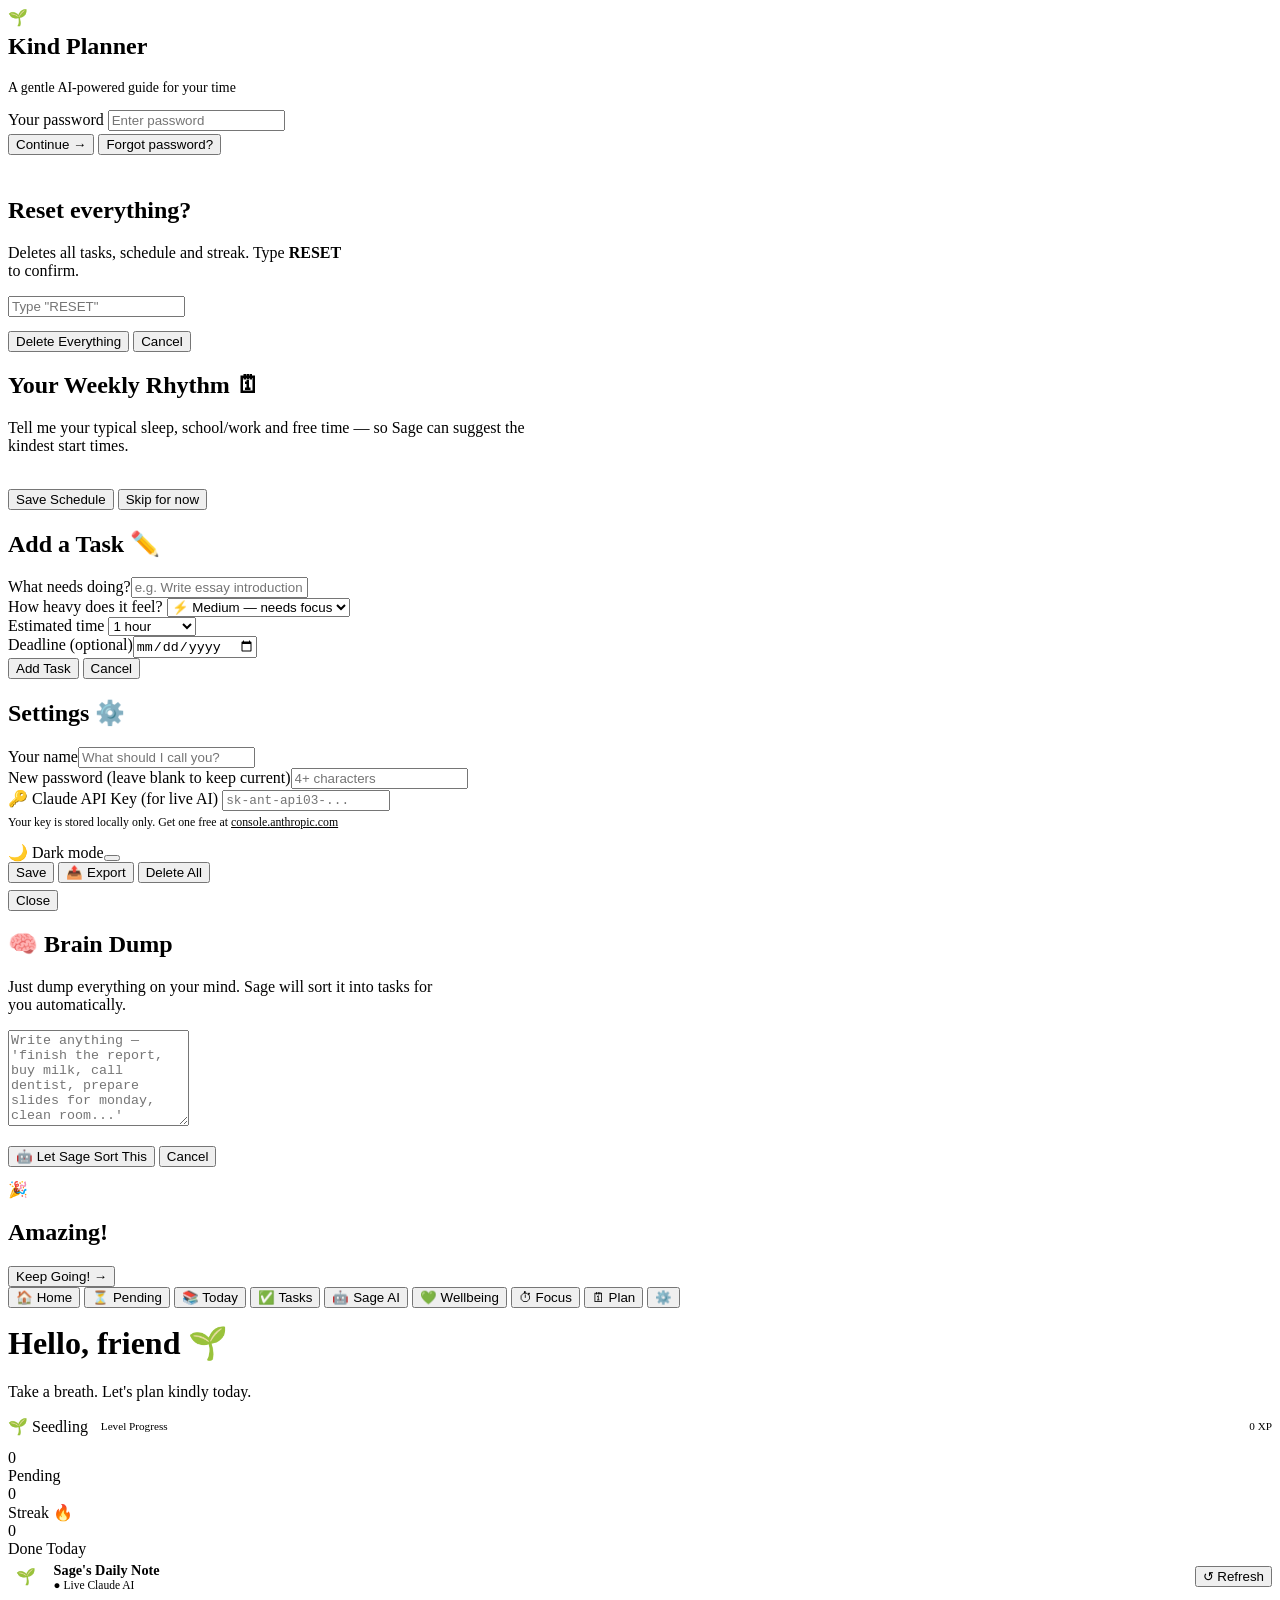
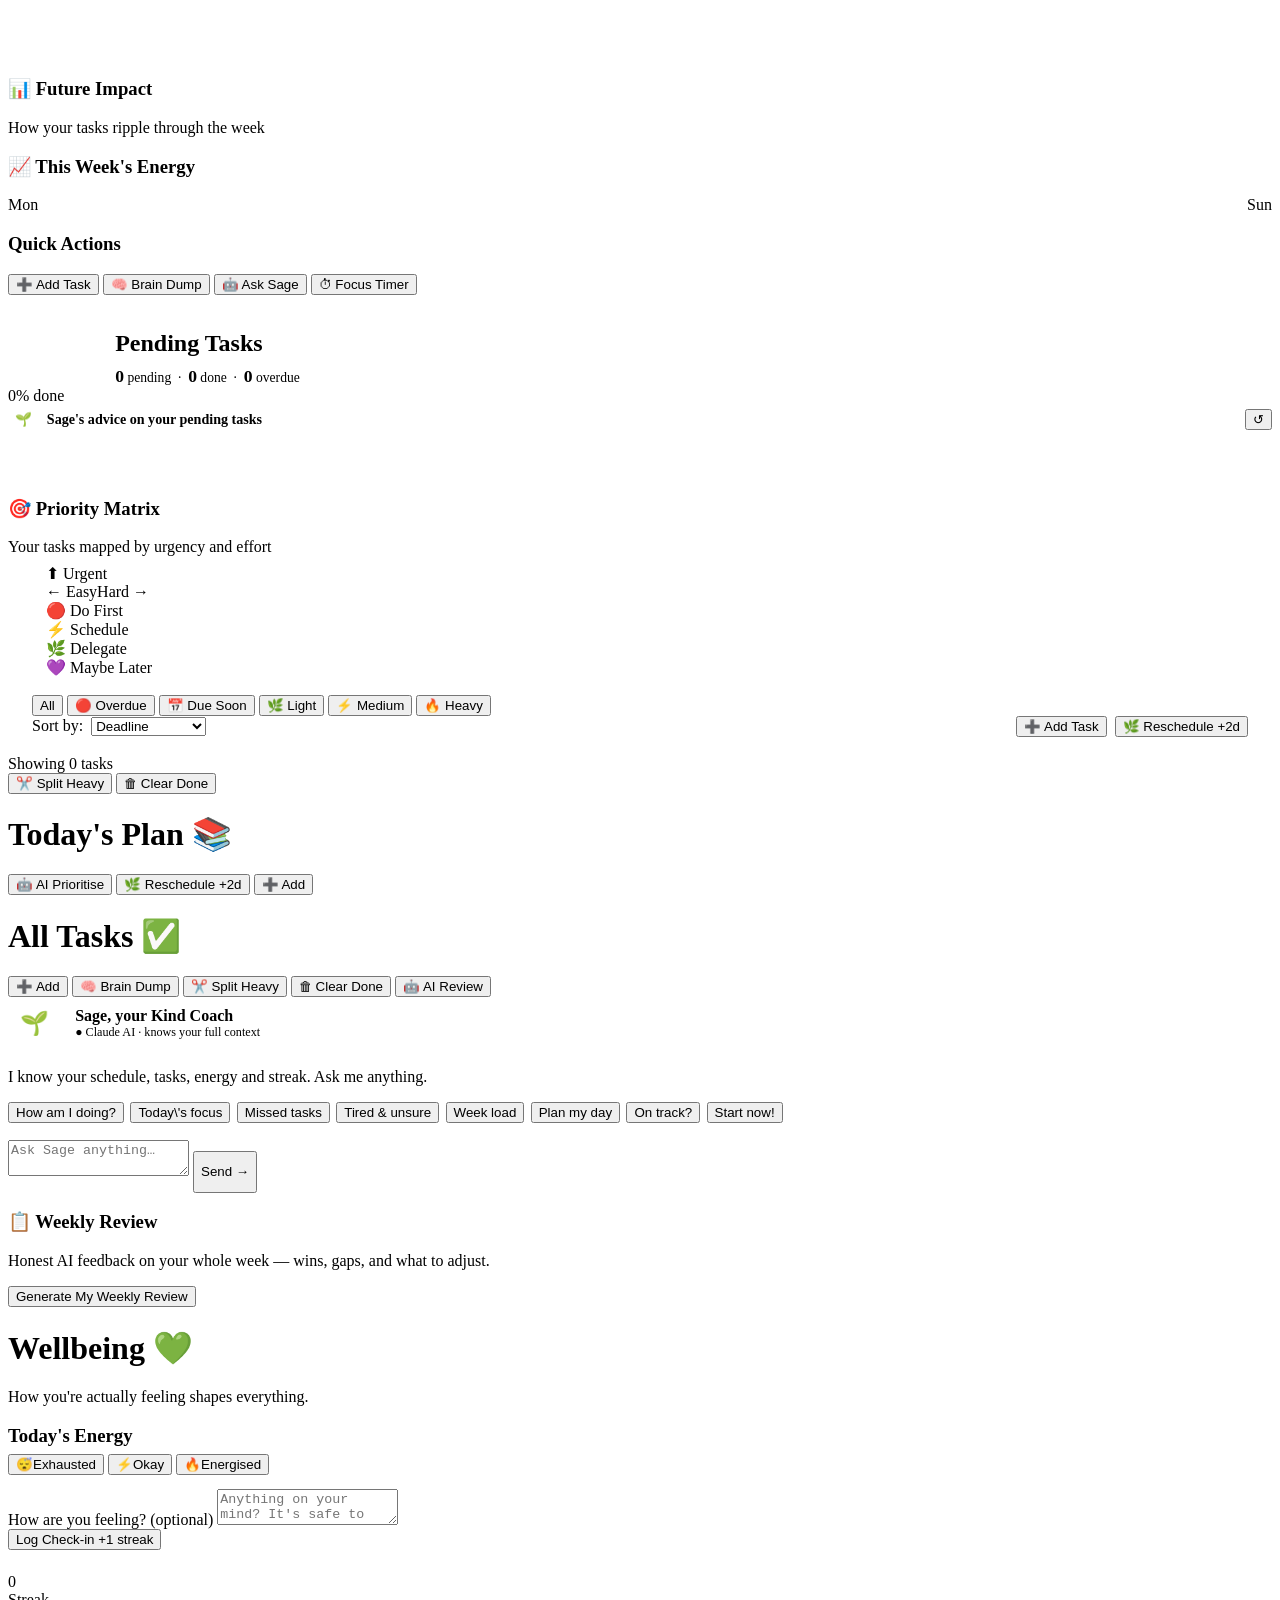
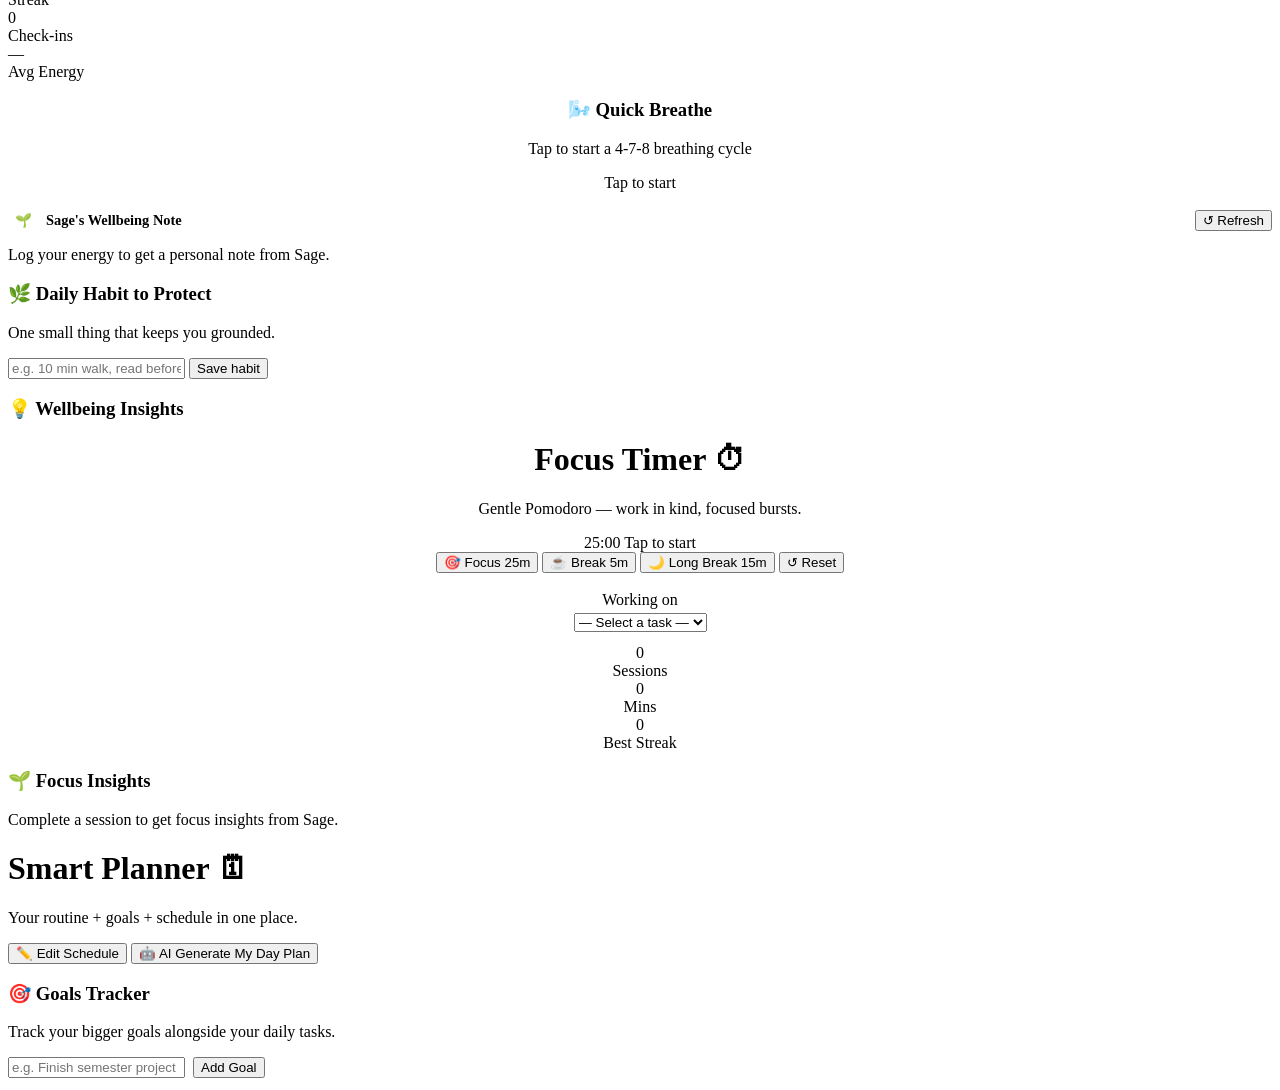
==== index.html @ b71de2db "Rename index final.html to index.html" ====
<!DOCTYPE html>
<html lang="en">
<head>
<meta charset="UTF-8">
<meta name="viewport" content="width=device-width, initial-scale=1.0">
<title>🌱 Kind Planner</title>
<link rel="preconnect" href="https://fonts.googleapis.com">
<link href="https://fonts.googleapis.com/css2?family=Fraunces:ital,opsz,wght@0,9..144,300;0,9..144,600;0,9..144,700;1,9..144,400&family=DM+Sans:wght@300;400;500;600&display=swap" rel="stylesheet">
  <link rel="stylesheet" href="styles.css">

</head>

<body>

<!-- ══ LOGIN ══ -->
<div id="loginScreen" class="ov">
  <div class="modal" style="max-width:24rem">
    <div class="lhero"><span class="lleaf">🌱</span>
      <h2 style="margin-top:.4rem">Kind Planner</h2>
      <p style="color:var(--ink-f);font-size:.87rem;margin-top:.2rem">A gentle AI-powered guide for your time</p>
    </div>
    <div class="fg"><label id="passLbl">Your password</label>
      <input type="password" id="loginPass" placeholder="Enter password" autocomplete="current-password"></div>
    <button class="btn bp bfull" onclick="doLogin()">Continue →</button>
    <button class="btn bg bfull" onclick="openReset()" style="margin-top:.2rem">Forgot password?</button>
    <div id="loginMsg" style="min-height:1rem;text-align:center;font-size:.82rem;color:var(--rose);margin-top:.35rem"></div>
  </div>
</div>

<!-- ══ RESET ══ -->
<div id="resetDlg" class="ov h">
  <div class="modal" style="max-width:21rem">
    <h2>Reset everything?</h2>
    <p class="sub">Deletes all tasks, schedule and streak. Type <strong>RESET</strong> to confirm.</p>
    <input id="resetIn" type="text" placeholder='Type "RESET"'>
    <div class="row" style="margin-top:.9rem">
      <button class="btn br" onclick="doReset()">Delete Everything</button>
      <button class="btn bg" onclick="closeDlg('resetDlg')">Cancel</button>
    </div>
  </div>
</div>

<!-- ══ SCHEDULE SETUP ══ -->
<div id="schedDlg" class="ov h">
  <div class="modal" style="max-width:35rem">
    <h2>Your Weekly Rhythm 🗓</h2>
    <p class="sub">Tell me your typical sleep, school/work and free time — so Sage can suggest the kindest start times.</p>
    <div id="schedDays" style="max-height:52vh;overflow-y:auto;padding-right:.2rem"></div>
    <div class="row" style="margin-top:1.1rem">
      <button class="btn bp" onclick="saveSchedule()">Save Schedule</button>
      <button class="btn bg" onclick="skipSchedule()">Skip for now</button>
    </div>
  </div>
</div>

<!-- ══ ADD TASK ══ -->
<div id="taskDlg" class="ov h">
  <div class="modal" style="max-width:25rem">
    <h2>Add a Task ✏️</h2>
    <div class="fg"><label>What needs doing?</label><input id="tName" placeholder="e.g. Write essay introduction"></div>
    <div class="fg"><label>How heavy does it feel?</label>
      <select id="tLevel">
        <option value="easy">🌿 Light — quick and easy</option>
        <option value="medium" selected>⚡ Medium — needs focus</option>
        <option value="hard">🔥 Heavy — drains energy</option>
      </select></div>
    <div class="fg"><label>Estimated time</label>
      <select id="tDur">
        <option value="0.5">30 minutes</option>
        <option value="1" selected>1 hour</option>
        <option value="1.5">1.5 hours</option>
        <option value="2">2 hours</option>
        <option value="3">3 hours</option>
      </select></div>
    <div class="fg"><label>Deadline (optional)</label><input id="tDate" type="date"></div>
    <div class="row">
      <button class="btn bp" onclick="addTask()">Add Task</button>
      <button class="btn bg" onclick="closeDlg('taskDlg')">Cancel</button>
    </div>
  </div>
</div>

<!-- ══ SETTINGS ══ -->
<div id="settingsDlg" class="ov h">
  <div class="modal">
    <h2>Settings ⚙️</h2>
    <div class="fg"><label>Your name</label><input id="sName" placeholder="What should I call you?"></div>
    <div class="fg"><label>New password (leave blank to keep current)</label><input id="sPass" type="password" placeholder="4+ characters"></div>
    <div class="dvd"></div>
    <!-- API Key Setup -->
    <div style="margin-bottom:.8rem">
      <label style="margin-bottom:.4rem">🔑 Claude API Key (for live AI)</label>
      <input type="password" id="sApiKey" placeholder="sk-ant-api03-..." autocomplete="off" style="font-family:monospace;font-size:.8rem">
      <p style="font-size:.74rem;color:var(--ink-f);margin-top:.3rem">Your key is stored locally only. Get one free at <a href="https://console.anthropic.com" target="_blank" style="color:var(--sage)">console.anthropic.com</a></p>
    </div>
    <div class="dvd"></div>
    <div class="tgl-row"><span class="tgl-lbl">🌙 Dark mode</span><button class="tgl" id="thTgl" onclick="toggleTheme()"></button></div>
    <div class="dvd"></div>
    <div class="row">
      <button class="btn bp" onclick="saveSettings()">Save</button>
      <button class="btn bg" onclick="exportData()">📤 Export</button>
      <button class="btn br" onclick="clearAll()">Delete All</button>
    </div>
    <button class="btn bg bfull" style="margin-top:.4rem" onclick="closeDlg('settingsDlg')">Close</button>
  </div>
</div>

<!-- ══ BRAIN DUMP MODAL ══ -->
<div id="brainDlg" class="ov h">
  <div class="modal" style="max-width:28rem">
    <h2>🧠 Brain Dump</h2>
    <p class="sub">Just dump everything on your mind. Sage will sort it into tasks for you automatically.</p>
    <textarea class="bdump-area" id="brainTxt" rows="6" placeholder="Write anything — 'finish the report, buy milk, call dentist, prepare slides for monday, clean room...'"></textarea>
    <div class="row" style="margin-top:1rem">
      <button class="btn bp" onclick="processBrainDump()">🤖 Let Sage Sort This</button>
      <button class="btn bg" onclick="closeDlg('brainDlg')">Cancel</button>
    </div>
    <div id="brainResult" style="margin-top:.8rem"></div>
  </div>
</div>

<!-- ══ CELEBRATION MODAL ══ -->
<div id="celDlg" class="ov h">
  <div class="modal" style="max-width:22rem">
    <div class="cel-modal">
      <span class="cel-emoji" id="celEmoji">🎉</span>
      <h2 id="celTitle">Amazing!</h2>
      <p id="celMsg" class="sub" style="margin-bottom:1.2rem"></p>
      <button class="btn bp" onclick="closeDlg('celDlg')">Keep Going! →</button>
    </div>
  </div>
</div>

<!-- ══ NAV ══ -->
<nav class="nav">
  <button class="nb on"  onclick="go(0)">🏠 Home</button>
  <button class="nb"     onclick="go(1)">⏳ Pending</button>
  <button class="nb"     onclick="go(2)">📚 Today</button>
  <button class="nb"     onclick="go(3)">✅ Tasks</button>
  <button class="nb"     onclick="go(4)">🤖 Sage AI</button>
  <button class="nb"     onclick="go(5)">💚 Wellbeing</button>
  <button class="nb"     onclick="go(6)">⏱ Focus</button>
  <button class="nb"     onclick="go(7)">🗓 Plan</button>
  <button class="nb"     onclick="openSettings()">⚙️</button>
</nav>

<!-- ══════════════════════════════════
     PAGE 0 — HOME
══════════════════════════════════ -->
<div id="page0" class="pg on">

  <!-- API Key Banner -->
  <div class="key-banner" id="keyBanner" style="display:none">
    <span class="kb-icon">🔑</span>
    <div class="kb-txt">
      <strong>Connect Claude AI for live coaching!</strong><br>
      Add your free API key to unlock personalized advice from Sage.
    </div>
    <div style="display:flex;gap:.4rem;flex:1;min-width:180px">
      <input class="key-inp" type="password" id="quickKeyIn" placeholder="sk-ant-api03-..." autocomplete="off" style="font-family:monospace">
      <button class="btn bp bsm" onclick="saveQuickKey()">Save</button>
    </div>
  </div>

  <div class="card">
    <p class="lbl" id="homeDateLbl"></p>
    <h1 style="margin-top:.3rem">Hello, <span id="homeName">friend</span> 🌱</h1>
    <p class="sub" id="homeGreet">Take a breath. Let's plan kindly today.</p>

    <!-- XP / Level -->
    <div style="display:flex;align-items:center;gap:.8rem;margin-bottom:.8rem">
      <span class="level-badge" id="levelBadge">🌱 Seedling</span>
      <div style="flex:1">
        <div style="display:flex;justify-content:space-between;font-size:.7rem;color:var(--ink-f);margin-bottom:2px">
          <span>Level Progress</span><span id="xpTxt">0 XP</span>
        </div>
        <div class="xp-bar-wrap"><div class="xp-bar" id="xpBar" style="width:0%"></div></div>
      </div>
    </div>

    <div class="stats">
      <div class="stat"><span class="stn" id="sPending">0</span><div class="stl">Pending</div></div>
      <div class="stat"><span class="stn" id="sStreak">0</span><div class="stl">Streak 🔥</div></div>
      <div class="stat"><span class="stn" id="sDone">0</span><div class="stl">Done Today</div></div>
    </div>
  </div>

  <!-- AI Daily Feedback -->
  <div class="card al-sage">
    <div style="display:flex;align-items:center;gap:.6rem;margin-bottom:.7rem">
      <div style="width:36px;height:36px;border-radius:50%;background:linear-gradient(135deg,var(--sage),var(--amber));display:flex;align-items:center;justify-content:center;font-size:1rem;animation:float 3s ease-in-out infinite;flex-shrink:0" class="ai-glow">🌱</div>
      <div><div style="font-weight:600;font-size:.89rem">Sage's Daily Note</div>
        <div style="font-size:.72rem;color:var(--sage);font-weight:500" id="aiStatusDot">● Live Claude AI</div></div>
      <button class="btn bg bxs" onclick="loadDailyFeedback()" style="margin-left:auto">↺ Refresh</button>
    </div>
    <div id="aiFeedTxt" class="ai-txt">
      <div class="shimmer" style="height:.85rem;margin-bottom:.42rem;width:88%"></div>
      <div class="shimmer" style="height:.85rem;margin-bottom:.42rem;width:73%"></div>
      <div class="shimmer" style="height:.85rem;width:58%"></div>
    </div>
  </div>

  <!-- Future Impact -->
  <div class="card al-amber">
    <h3>📊 Future Impact</h3>
    <p class="sub">How your tasks ripple through the week</p>
    <div id="impactBars"></div>
    <p id="impactMsg" style="font-size:.84rem;color:var(--ink-s);margin-top:.8rem;line-height:1.6"></p>
  </div>

  <!-- Weekly energy chart -->
  <div class="card">
    <h3>📈 This Week's Energy</h3>
    <div class="wk-chart" id="weekChart"></div>
    <div style="display:flex;justify-content:space-between;margin-top:.45rem">
      <span class="wk-dl">Mon</span><span class="wk-dl">Sun</span>
    </div>
  </div>

  <div class="card">
    <h3>Quick Actions</h3>
    <div class="row">
      <button class="btn bp" onclick="openDlg('taskDlg')">➕ Add Task</button>
      <button class="btn ba" onclick="openDlg('brainDlg')">🧠 Brain Dump</button>
      <button class="btn bl" onclick="go(4)">🤖 Ask Sage</button>
      <button class="btn bg" onclick="go(6)">⏱ Focus Timer</button>
    </div>
  </div>
</div>

<!-- ══════════════════════════════════
     PAGE 1 — PENDING
══════════════════════════════════ -->
<div id="page1" class="pg">
  <div class="card al-rose">
    <div style="display:flex;align-items:center;gap:1.2rem">
      <div class="arc-wrap">
        <svg viewBox="0 0 88 88" width="88" height="88">
          <circle cx="44" cy="44" r="36" fill="none" stroke="var(--w2)" stroke-width="7"/>
          <circle id="arcFill" cx="44" cy="44" r="36" fill="none" stroke="var(--sage)" stroke-width="7"
            stroke-linecap="round" stroke-dasharray="226.2" stroke-dashoffset="226.2"
            style="transition:stroke-dashoffset 1s cubic-bezier(.34,1.2,.64,1);transform:rotate(-90deg);transform-origin:center"/>
        </svg>
        <div class="arc-label">
          <span class="arc-num" id="arcNum">0%</span>
          <span class="arc-sub">done</span>
        </div>
      </div>
      <div style="flex:1">
        <h2 style="margin-bottom:.3rem">Pending Tasks</h2>
        <div style="font-size:.85rem;color:var(--ink-s);line-height:1.6">
          <span id="pndPendingCount" style="font-weight:600;color:var(--rose);font-family:var(--fd);font-size:1.1rem">0</span> pending &nbsp;·&nbsp;
          <span id="pndDoneCount" style="font-weight:600;color:var(--sage);font-family:var(--fd);font-size:1.1rem">0</span> done &nbsp;·&nbsp;
          <span id="pndOverdueCount" style="font-weight:600;color:var(--amber);font-family:var(--fd);font-size:1.1rem">0</span> overdue
        </div>
      </div>
    </div>
  </div>

  <div id="overdueBanner" style="display:none">
    <div class="overdue-banner">
      <span class="ob-icon">⚠️</span>
      <div class="ob-text" id="overdueText"></div>
    </div>
  </div>

  <div id="upcomingBanner" style="display:none">
    <div class="upcoming-banner" id="upcomingText"></div>
  </div>

  <!-- AI Pending Advice -->
  <div class="card al-sage" id="pndAICard">
    <div style="display:flex;align-items:center;gap:.55rem;margin-bottom:.65rem">
      <div style="width:30px;height:30px;border-radius:50%;background:linear-gradient(135deg,var(--sage),var(--amber));display:flex;align-items:center;justify-content:center;font-size:.85rem;animation:float 3s ease-in-out infinite">🌱</div>
      <strong style="font-size:.88rem">Sage's advice on your pending tasks</strong>
      <button class="btn bg bxs" onclick="loadPendingAdvice()" style="margin-left:auto">↺</button>
    </div>
    <div id="pndAITxt" class="ai-txt">
      <div class="shimmer" style="height:.85rem;margin-bottom:.4rem;width:82%"></div>
      <div class="shimmer" style="height:.85rem;width:64%"></div>
    </div>
  </div>

  <!-- Priority Matrix -->
  <div class="card">
    <h3>🎯 Priority Matrix</h3>
    <p class="sub" style="margin-bottom:.5rem">Your tasks mapped by urgency and effort</p>
    <div class="matrix-wrap" style="position:relative;padding-left:38px">
      <div class="matrix-y">⬆ Urgent</div>
      <div class="matrix-x"><span>← Easy</span><span>Hard →</span></div>
      <div class="matrix" id="priorityMatrix">
        <div class="mq q1"><span class="mq-lbl">🔴 Do First</span><div id="mq1"></div></div>
        <div class="mq q2"><span class="mq-lbl">⚡ Schedule</span><div id="mq2"></div></div>
        <div class="mq q3"><span class="mq-lbl">🌿 Delegate</span><div id="mq3"></div></div>
        <div class="mq q4"><span class="mq-lbl">💜 Maybe Later</span><div id="mq4"></div></div>
      </div>
    </div>
  </div>

  <!-- Filter + Sort -->
  <div class="card" style="padding:1.1rem 1.5rem">
    <div class="filter-bar" id="filterBar">
      <button class="fb-pill act" onclick="setFilter('all',this)">All</button>
      <button class="fb-pill" onclick="setFilter('overdue',this)">🔴 Overdue</button>
      <button class="fb-pill" onclick="setFilter('today',this)">📅 Due Soon</button>
      <button class="fb-pill" onclick="setFilter('easy',this)">🌿 Light</button>
      <button class="fb-pill" onclick="setFilter('medium',this)">⚡ Medium</button>
      <button class="fb-pill" onclick="setFilter('hard',this)">🔥 Heavy</button>
    </div>
    <div style="display:flex;align-items:center;gap:.5rem;flex-wrap:wrap">
      <span class="lbl">Sort by:</span>
      <select class="sort-sel" id="sortSel" onchange="renderPending()">
        <option value="deadline">Deadline</option>
        <option value="level">Difficulty</option>
        <option value="duration">Duration</option>
        <option value="added">Recently added</option>
      </select>
      <button class="btn bp bsm" onclick="openDlg('taskDlg')" style="margin-left:auto">➕ Add Task</button>
      <button class="btn bg bsm" onclick="rescheduleAll()">🌿 Reschedule +2d</button>
    </div>
  </div>

  <!-- Pending List -->
  <div class="card">
    <div class="pnd-hdr">
      <div class="pnd-count">Showing <span id="pndShowCount">0</span> tasks</div>
      <div class="row" style="margin:0;gap:.35rem">
        <button class="btn bg bxs" onclick="splitHeavy()">✂️ Split Heavy</button>
        <button class="btn br bxs" onclick="clearDone()">🗑 Clear Done</button>
      </div>
    </div>
    <div id="pendingList"></div>
  </div>
</div>

<!-- ══════════════════════════════════
     PAGE 2 — TODAY
══════════════════════════════════ -->
<div id="page2" class="pg">
  <div class="card">
    <h1>Today's Plan 📚</h1>
    <p class="sub" id="todayDateLbl"></p>
    <div class="row">
      <button class="btn bp bsm" onclick="aiPrioritise()">🤖 AI Prioritise</button>
      <button class="btn bg bsm" onclick="rescheduleAll()">🌿 Reschedule +2d</button>
      <button class="btn bg bsm" onclick="openDlg('taskDlg')">➕ Add</button>
    </div>
    <div id="todayList"></div>
  </div>
  <div class="card al-sage" id="kindNoteCard" style="display:none">
    <div style="display:flex;align-items:center;gap:.5rem;margin-bottom:.55rem">
      <span style="font-size:1.05rem">💬</span>
      <strong style="font-size:.9rem">A kind note from Sage</strong>
    </div>
    <div id="kindNoteTxt" class="ai-txt"></div>
  </div>
</div>

<!-- ══════════════════════════════════
     PAGE 3 — ALL TASKS
══════════════════════════════════ -->
<div id="page3" class="pg">
  <div class="card">
    <h1>All Tasks ✅</h1>
    <div class="row">
      <button class="btn bp bsm" onclick="openDlg('taskDlg')">➕ Add</button>
      <button class="btn bg bsm" onclick="openDlg('brainDlg')">🧠 Brain Dump</button>
      <button class="btn bg bsm" onclick="splitHeavy()">✂️ Split Heavy</button>
      <button class="btn bg bsm" onclick="clearDone()">🗑 Clear Done</button>
      <button class="btn ba bsm" onclick="aiAnalyseTasks()">🤖 AI Review</button>
    </div>
    <div id="taskList"></div>
  </div>
  <div class="card al-amber" id="aiRevCard" style="display:none">
    <div style="display:flex;align-items:center;gap:.5rem;margin-bottom:.55rem">
      <span>🤖</span><strong>Sage's Task Review</strong>
    </div>
    <div id="aiRevTxt" class="ai-txt"></div>
  </div>
</div>

<!-- ══════════════════════════════════
     PAGE 4 — SAGE AI
══════════════════════════════════ -->
<div id="page4" class="pg">
  <div class="card">
    <div style="display:flex;align-items:center;gap:.95rem;margin-bottom:1.15rem">
      <div style="width:52px;height:52px;border-radius:50%;background:linear-gradient(135deg,var(--sage),var(--amber));
        display:flex;align-items:center;justify-content:center;font-size:1.45rem;animation:float 3s ease-in-out infinite;flex-shrink:0" class="ai-glow">🌱</div>
      <div>
        <div style="font-family:var(--fd);font-size:1rem;font-weight:600">Sage, your Kind Coach</div>
        <div style="font-size:.76rem;color:var(--sage);font-weight:500" id="chatStatusDot">● Claude AI · knows your full context</div>
      </div>
    </div>
    <p class="sub">I know your schedule, tasks, energy and streak. Ask me anything.</p>
    <div style="display:flex;flex-wrap:wrap;gap:.4rem;margin-bottom:1.1rem">
      <button class="qp" onclick="qa('How am I doing overall? Be honest but kind.')">How am I doing?</button>
      <button class="qp" onclick="qa('What should I focus on today?')">Today\'s focus</button>
      <button class="qp" onclick="qa('I didn\'t finish tasks yesterday. What now?')">Missed tasks</button>
      <button class="qp" onclick="qa('I feel tired. Should I work or rest?')">Tired & unsure</button>
      <button class="qp" onclick="qa('Analyse my week load. Will it be stressful?')">Week load</button>
      <button class="qp" onclick="qa('Give me a realistic plan for today.')">Plan my day</button>
      <button class="qp" onclick="qa('Am I on track for my deadlines?')">On track?</button>
      <button class="qp" onclick="qa('What task should I start RIGHT NOW and why?')">Start now!</button>
    </div>
    <div class="bw" id="chatMsgs"></div>
    <div class="ci-row">
      <textarea id="chatIn" placeholder="Ask Sage anything…" rows="2" onkeydown="
        if(event.key==='Enter'&&!event.shiftKey){event.preventDefault();sendMsg()}"></textarea>
      <button class="btn bp" onclick="sendMsg()" style="height:42px;white-space:nowrap;flex-shrink:0">Send →</button>
    </div>
  </div>

  <!-- Weekly Review -->
  <div class="card al-lav">
    <h3>📋 Weekly Review</h3>
    <p class="sub">Honest AI feedback on your whole week — wins, gaps, and what to adjust.</p>
    <button class="btn bl" onclick="weeklyReview()">Generate My Weekly Review</button>
    <div id="wkRevTxt" style="margin-top:.7rem"></div>
  </div>
</div>

<!-- ══════════════════════════════════
     PAGE 5 — WELLBEING
══════════════════════════════════ -->
<div id="page5" class="pg">
  <div class="card">
    <h1>Wellbeing 💚</h1>
    <p class="sub">How you're actually feeling shapes everything.</p>
    <h3 style="margin-bottom:.45rem">Today's Energy</h3>
    <div class="mood-row">
      <button class="mb" onclick="setMood('low')" id="m-low">😴<span>Exhausted</span></button>
      <button class="mb" onclick="setMood('medium')" id="m-medium">⚡<span>Okay</span></button>
      <button class="mb" onclick="setMood('high')" id="m-high">🔥<span>Energised</span></button>
    </div>
    <div class="fg" style="margin-top:.9rem">
      <label>How are you feeling? (optional)</label>
      <textarea id="wbNote" rows="2" placeholder="Anything on your mind? It's safe to write here…"></textarea>
    </div>
    <button class="btn bp" onclick="logWellbeing()">Log Check-in  +1 streak</button>
    <div class="stats" style="margin-top:1.4rem">
      <div class="stat"><span class="stn" id="wStr">0</span><div class="stl">Streak</div></div>
      <div class="stat"><span class="stn" id="wLogs">0</span><div class="stl">Check-ins</div></div>
      <div class="stat"><span class="stn" id="wAvg">—</span><div class="stl">Avg Energy</div></div>
    </div>
  </div>

  <!-- Breathe Widget -->
  <div class="card" style="text-align:center">
    <h3>🌬️ Quick Breathe</h3>
    <p class="sub">Tap to start a 4-7-8 breathing cycle</p>
    <div class="breathe-circle" id="breatheCircle" onclick="startBreathe()">Tap to start</div>
    <p id="breatheLabel" style="color:var(--ink-f);font-size:.82rem;margin-top:.4rem"></p>
  </div>

  <!-- AI Wellbeing Feedback -->
  <div class="card al-sage">
    <div style="display:flex;align-items:center;gap:.5rem;margin-bottom:.7rem">
      <div style="width:30px;height:30px;border-radius:50%;background:linear-gradient(135deg,var(--sage),var(--amber));
        display:flex;align-items:center;justify-content:center;font-size:.85rem">🌱</div>
      <strong style="font-size:.9rem">Sage's Wellbeing Note</strong>
      <button class="btn bg bxs" onclick="loadWbNote()" style="margin-left:auto">↺ Refresh</button>
    </div>
    <div id="wbFeedTxt" class="ai-txt">Log your energy to get a personal note from Sage.</div>
  </div>

  <!-- Habit -->
  <div class="card">
    <h3>🌿 Daily Habit to Protect</h3>
    <p class="sub">One small thing that keeps you grounded.</p>
    <input id="habitIn" placeholder="e.g. 10 min walk, read before bed">
    <button class="btn bg bsm" onclick="saveHabit()">Save habit</button>
  </div>

  <!-- Insights -->
  <div class="card">
    <h3>💡 Wellbeing Insights</h3>
    <div id="wbInsights"></div>
  </div>
</div>

<!-- ══════════════════════════════════
     PAGE 6 — FOCUS TIMER
══════════════════════════════════ -->
<div id="page6" class="pg">
  <div class="card" style="text-align:center">
    <h1>Focus Timer ⏱</h1>
    <p class="sub">Gentle Pomodoro — work in kind, focused bursts.</p>
    <div class="t-ring" id="tRing" onclick="toggleTimer()">
      <div class="t-in">
        <span class="t-num" id="tNum">25:00</span>
        <span class="t-lbl" id="tLbl">Tap to start</span>
      </div>
    </div>
    <div class="row" style="justify-content:center;margin-bottom:1.15rem">
      <button class="btn bp bsm" onclick="setMode('work')">🎯 Focus 25m</button>
      <button class="btn ba bsm" onclick="setMode('break')">☕ Break 5m</button>
      <button class="btn bg bsm" onclick="setMode('long')">🌙 Long Break 15m</button>
      <button class="btn bg bsm" onclick="resetTimer()">↺ Reset</button>
    </div>
    <div style="margin-bottom:.7rem">
      <p class="lbl" style="margin-bottom:.28rem">Working on</p>
      <select id="tTaskSel" style="max-width:300px;margin:0 auto">
        <option value="">— Select a task —</option>
      </select>
    </div>
    <div class="stats" style="max-width:280px;margin:0 auto">
      <div class="stat"><span class="stn" id="fSess">0</span><div class="stl">Sessions</div></div>
      <div class="stat"><span class="stn" id="fMins">0</span><div class="stl">Mins</div></div>
      <div class="stat"><span class="stn" id="fBest">0</span><div class="stl">Best Streak</div></div>
    </div>
  </div>
  <div class="card al-sage">
    <h3>🌱 Focus Insights</h3>
    <div id="timerIns" class="ai-txt">Complete a session to get focus insights from Sage.</div>
  </div>
</div>

<!-- ══════════════════════════════════
     PAGE 7 — SMART PLANNER
══════════════════════════════════ -->
<div id="page7" class="pg">
  <div class="card">
    <h1>Smart Planner 🗓</h1>
    <p class="sub">Your routine + goals + schedule in one place.</p>
    <div class="row">
      <button class="btn bg bsm" onclick="openDlg('schedDlg');renderSchedForm()">✏️ Edit Schedule</button>
      <button class="btn bp bsm" onclick="aiGeneratePlan()">🤖 AI Generate My Day Plan</button>
    </div>
    <div id="schedView"></div>
  </div>

  <!-- Goals Tracker -->
  <div class="card al-lav">
    <h3>🎯 Goals Tracker</h3>
    <p class="sub">Track your bigger goals alongside your daily tasks.</p>
    <div style="display:flex;gap:.5rem;margin-bottom:.8rem">
      <input id="goalIn" placeholder="e.g. Finish semester project" style="margin:0">
      <button class="btn bp bsm" onclick="addGoal()" style="white-space:nowrap">Add Goal</button>
    </div>
    <div id="goalsList"></div>
  </div>

  <!-- AI Day Plan Output -->
  <div class="card al-amber" id="dayPlanCard" style="display:none">
    <div style="display:flex;align-items:center;gap:.5rem;margin-bottom:.7rem">
      <span>🤖</span><strong>Sage's Day Plan for You</strong>
    </div>
    <div id="dayPlanTxt" class="ai-txt"></div>
  </div>
</div>
  <script src="script.js"></script>
</body>
</html>
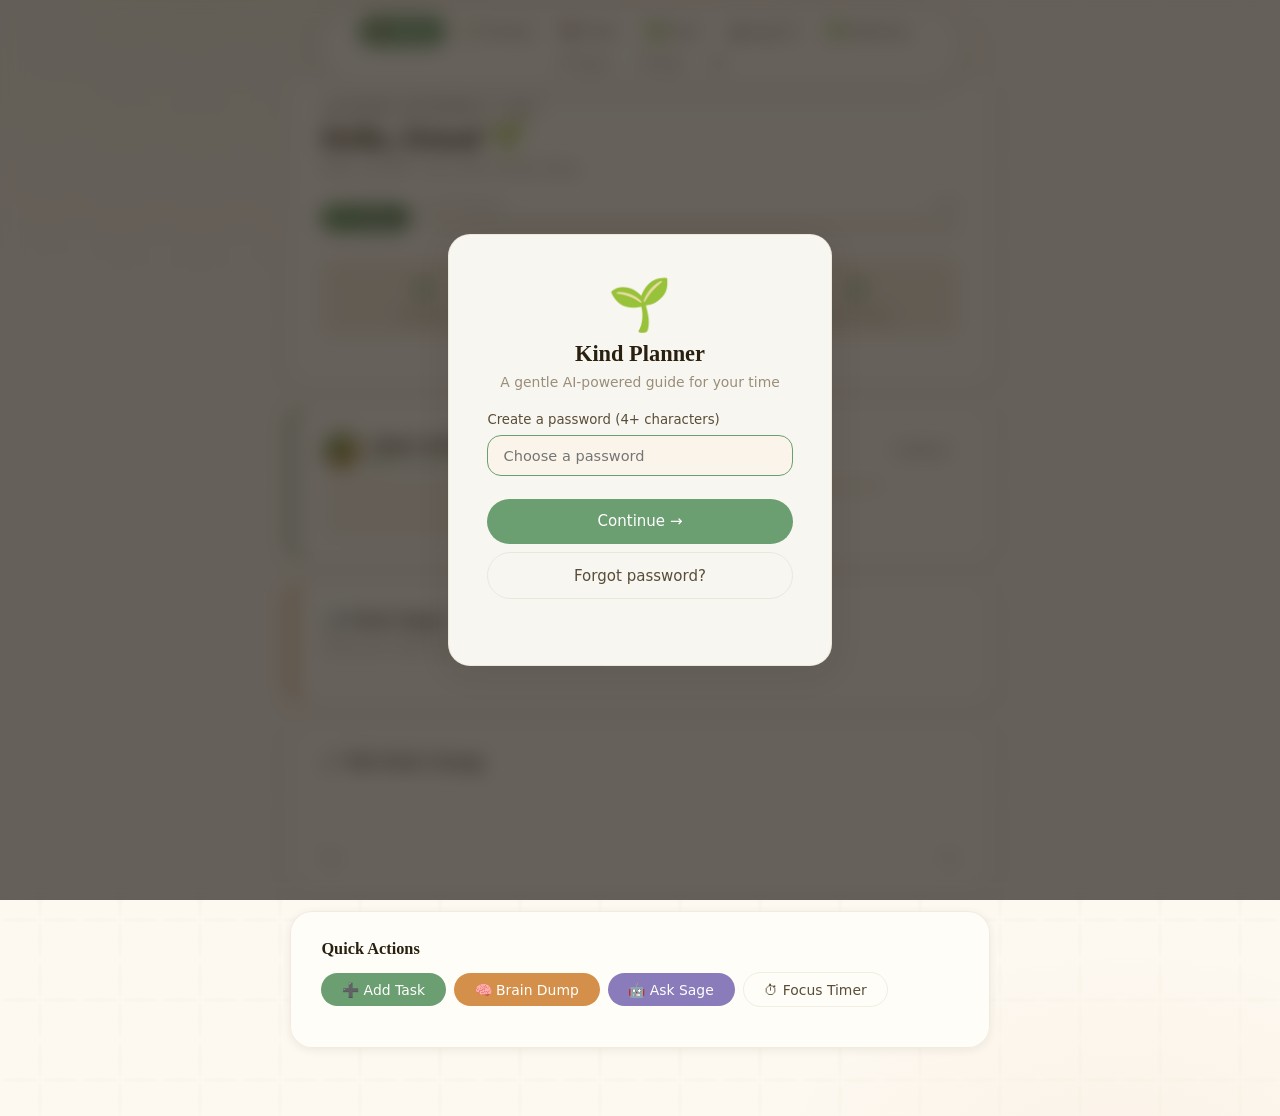
==== commit d958b283: "Update index.html" ====
--- a/index.html
+++ b/index.html
@@ -10,6 +10,7 @@
 
 </head>
 
+  <link rel="manifest" href="manifest.json">
 <body>
 
 <!-- ══ LOGIN ══ -->
@@ -99,6 +100,8 @@
     <div class="row">
       <button class="btn bp" onclick="saveSettings()">Save</button>
       <button class="btn bg" onclick="exportData()">📤 Export</button>
+      <label for="importFile" class="btn bg" style="cursor:pointer; display:inline-flex; align-items:center;">📥 Import</label>
+  <input type="file" id="importFile" accept=".json" onchange="importData(event)" style="display:none;">
       <button class="btn br" onclick="clearAll()">Delete All</button>
     </div>
     <button class="btn bg bfull" style="margin-top:.4rem" onclick="closeDlg('settingsDlg')">Close</button>
--- a/styles.css
+++ b/styles.css
@@ -0,0 +1,306 @@
+
+:root {
+  --sage:#6b9e70;--sage-l:#9dc4a0;--sage-d:#4a7550;
+  --sage-ghost:rgba(107,158,112,0.11);
+  --amber:#d4904a;--amber-l:#f0b87a;
+  --amber-ghost:rgba(212,144,74,0.11);
+  --rose:#c97070;--rose-l:#e4a0a0;
+  --rose-ghost:rgba(201,112,112,0.11);
+  --lav:#8a7bba;--lav-ghost:rgba(138,123,186,0.11);
+  --cream:#fdf8f0;--w0:#faf4ea;--w1:#f5ede0;--w2:#ede3d4;
+  --ink:#2a2010;--ink-s:#5a4d38;--ink-f:#9a8e7a;
+  --card:rgba(255,253,247,0.96);
+  --bdr:rgba(180,160,120,0.18);
+  --sh:0 6px 32px rgba(42,32,16,.10);
+  --sh-s:0 2px 10px rgba(42,32,16,.07);
+  --r:22px;--rs:14px;
+  --fd:'Fraunces',Georgia,serif;--fb:'DM Sans',system-ui,sans-serif;
+  --dur:0.27s;
+}
+[data-theme="dark"]{
+  --cream:#181210;--w0:#201812;--w1:#2a2018;--w2:#332820;
+  --card:rgba(32,24,18,.96);
+  --ink:#f0e8d8;--ink-s:#c0a880;--ink-f:#7a6a54;
+  --bdr:rgba(160,130,90,.15);
+  --sh:0 6px 32px rgba(0,0,0,.35);
+}
+*,*::before,*::after{box-sizing:border-box;margin:0;padding:0}
+body{
+  font-family:var(--fb);background:var(--cream);color:var(--ink);
+  min-height:100vh;padding:74px 1rem 3rem;
+  transition:background var(--dur),color var(--dur);
+  background-image:
+    radial-gradient(ellipse 80% 55% at 15% -5%,rgba(107,158,112,.07) 0%,transparent 55%),
+    radial-gradient(ellipse 55% 40% at 88% 105%,rgba(212,144,74,.055) 0%,transparent 50%),
+    url("data:image/svg+xml,%3Csvg width='80' height='80' viewBox='0 0 80 80' xmlns='http://www.w3.org/2000/svg'%3E%3Cg fill='%23c8b090' fill-opacity='0.032'%3E%3Cpath d='M40 0 Q45 20 40 40 Q35 20 40 0Z M0 40 Q20 35 40 40 Q20 45 0 40Z M80 40 Q60 35 40 40 Q60 45 80 40Z M40 80 Q45 60 40 40 Q35 60 40 80Z'/%3E%3C/g%3E%3C/svg%3E");
+}
+@keyframes fadeIn{from{opacity:0}to{opacity:1}}
+@keyframes slideUp{from{transform:translateY(22px);opacity:0}to{transform:translateY(0);opacity:1}}
+@keyframes pop{0%{transform:scale(.86);opacity:0}65%{transform:scale(1.04)}100%{transform:scale(1);opacity:1}}
+@keyframes pulse{0%,100%{opacity:1}50%{opacity:.38}}
+@keyframes shimmer{0%{background-position:200% 0}100%{background-position:-200% 0}}
+@keyframes confetti{0%{transform:translateY(0) rotate(0);opacity:1}100%{transform:translateY(90px) rotate(360deg);opacity:0}}
+@keyframes float{0%,100%{transform:translateY(0)}50%{transform:translateY(-6px)}}
+@keyframes timerPulse{0%,100%{box-shadow:0 0 0 0 rgba(107,158,112,.28)}50%{box-shadow:0 0 0 14px rgba(107,158,112,0)}}
+@keyframes checkPop{0%{transform:scale(0)}70%{transform:scale(1.25)}100%{transform:scale(1)}}
+@keyframes slideIn{from{transform:translateX(-16px);opacity:0}to{transform:translateX(0);opacity:1}}
+@keyframes typewriter{from{width:0}to{width:100%}}
+@keyframes glow{0%,100%{box-shadow:0 0 8px rgba(107,158,112,.3)}50%{box-shadow:0 0 22px rgba(107,158,112,.65)}}
+@keyframes spin{from{transform:rotate(0deg)}to{transform:rotate(360deg)}}
+@keyframes breathe{0%,100%{transform:scale(1)}50%{transform:scale(1.04)}}
+
+.ov{position:fixed;inset:0;background:rgba(20,14,8,.65);backdrop-filter:blur(10px);display:flex;align-items:center;justify-content:center;z-index:9000;animation:fadeIn .25s ease}
+.ov.h{display:none}
+.modal{background:var(--card);border-radius:var(--r);padding:2.4rem;max-width:30rem;width:93%;max-height:92vh;overflow-y:auto;box-shadow:var(--sh);border:1px solid var(--bdr);animation:pop .38s cubic-bezier(.34,1.4,.64,1)}
+.modal::-webkit-scrollbar{width:4px}
+.modal::-webkit-scrollbar-thumb{background:var(--sage-l);border-radius:2px}
+
+.nav{position:fixed;top:10px;left:50%;transform:translateX(-50%);z-index:8500;display:flex;gap:3px;background:var(--card);backdrop-filter:blur(24px);padding:6px;border-radius:60px;box-shadow:var(--sh);border:1px solid var(--bdr);max-width:97vw;flex-wrap:wrap;justify-content:center}
+.nb{padding:7px 13px;background:transparent;border:none;border-radius:50px;cursor:pointer;font-family:var(--fb);font-size:.79rem;font-weight:500;color:var(--ink-s);transition:all var(--dur);white-space:nowrap;position:relative}
+.nb:hover{background:var(--w1);color:var(--ink)}
+.nb.on{background:var(--sage);color:#fff;font-weight:600}
+.nb .bdg{position:absolute;top:2px;right:2px;background:var(--rose);color:#fff;font-size:.58rem;font-weight:700;padding:1px 4px;border-radius:50px;min-width:14px;text-align:center;line-height:1.3}
+
+.pg{display:none;max-width:700px;margin:0 auto}
+.pg.on{display:block;animation:slideUp .3s ease}
+
+.card{background:var(--card);border-radius:var(--r);padding:1.7rem 1.9rem;margin-bottom:1.2rem;box-shadow:var(--sh-s);border:1px solid var(--bdr);transition:box-shadow var(--dur)}
+.card:hover{box-shadow:var(--sh)}
+.al-sage{border-left:4px solid var(--sage)}
+.al-amber{border-left:4px solid var(--amber)}
+.al-rose{border-left:4px solid var(--rose)}
+.al-lav{border-left:4px solid var(--lav)}
+
+h1{font-family:var(--fd);font-size:1.85rem;font-weight:600;line-height:1.15;margin-bottom:.2rem}
+h2{font-family:var(--fd);font-size:1.4rem;font-weight:600;margin-bottom:.4rem}
+h3{font-family:var(--fd);font-size:1.02rem;font-weight:600;margin-bottom:.4rem}
+.sub{color:var(--ink-f);font-size:.86rem;margin-bottom:1.2rem;line-height:1.55}
+.lbl{font-size:.72rem;font-weight:600;text-transform:uppercase;letter-spacing:.06em;color:var(--ink-f)}
+
+button{font-family:var(--fb);cursor:pointer;border:none;transition:all var(--dur)}
+button:hover{transform:translateY(-1px)}
+button:active{transform:translateY(0) scale(.98)}
+.btn{padding:.55rem 1.3rem;border-radius:50px;font-size:.87rem;font-weight:500}
+.bp{background:var(--sage);color:#fff}.bp:hover{background:var(--sage-d)}
+.ba{background:var(--amber);color:#fff}.ba:hover{background:#b8782a}
+.br{background:var(--rose);color:#fff}.br:hover{background:#a85050}
+.bg{background:transparent;color:var(--ink-s);border:1.5px solid var(--bdr)}.bg:hover{background:var(--w1);color:var(--ink)}
+.bl{background:var(--lav);color:#fff}.bl:hover{background:#6a5aaa}
+.bfull{width:100%;padding:.85rem;font-size:.94rem;margin:.32rem 0}
+.bsm{padding:.3rem .85rem;font-size:.78rem}
+.bxs{padding:.18rem .58rem;font-size:.7rem}
+.row{display:flex;gap:.5rem;flex-wrap:wrap;margin:.8rem 0;align-items:center}
+
+input,select,textarea{width:100%;padding:.68rem .95rem;background:var(--w1);border:1.5px solid transparent;border-radius:var(--rs);font-family:var(--fb);font-size:.91rem;color:var(--ink);margin:.32rem 0;transition:border-color .2s,background .2s}
+input:focus,select:focus,textarea:focus{outline:none;border-color:var(--sage);background:var(--w0)}
+label{font-size:.83rem;font-weight:500;color:var(--ink-s);display:block;margin-bottom:.18rem}
+.fg{margin:.8rem 0}
+
+.stats{display:grid;grid-template-columns:repeat(3,1fr);gap:.8rem;margin:1.2rem 0}
+.stat{background:var(--w1);border-radius:var(--rs);padding:1rem;text-align:center;transition:transform var(--dur)}
+.stat:hover{transform:translateY(-2px)}
+.stn{font-family:var(--fd);font-size:1.85rem;font-weight:700;color:var(--sage);display:block}
+.stl{font-size:.72rem;color:var(--ink-f);margin-top:.12rem}
+
+.ti{display:flex;align-items:flex-start;gap:.85rem;padding:.9rem 1.1rem;background:var(--w1);border-radius:var(--rs);margin:.48rem 0;border-left:3px solid transparent;transition:all var(--dur);position:relative;overflow:hidden}
+.ti:hover{transform:translateX(3px);box-shadow:var(--sh-s)}
+.ti.easy{border-left-color:var(--sage-l)}
+.ti.medium{border-left-color:var(--amber)}
+.ti.hard{border-left-color:var(--rose)}
+.ti.done{opacity:.42}
+.ti.done .tin{text-decoration:line-through}
+.tck{width:20px;height:20px;border-radius:50%;flex-shrink:0;margin-top:3px;border:2px solid var(--sage-l);background:transparent;padding:0;cursor:pointer;transition:all .2s;display:flex;align-items:center;justify-content:center}
+.tck.on{background:var(--sage);border-color:var(--sage);animation:checkPop .25s ease}
+.tck.on::after{content:'✓';color:#fff;font-size:.62rem;font-weight:700}
+.tinf{flex:1;min-width:0}
+.tin{font-weight:500;font-size:.9rem;line-height:1.35}
+.tmt{font-size:.76rem;color:var(--ink-f);margin-top:.16rem}
+.tacts{display:flex;gap:.28rem;flex-shrink:0}
+
+.pnd-section{margin-top:1.1rem}
+.pnd-hdr{display:flex;align-items:center;justify-content:space-between;margin-bottom:.65rem}
+.pnd-count{font-family:var(--fd);font-size:1rem;font-weight:600;color:var(--ink)}
+.pnd-count span{color:var(--rose);font-size:1.15rem}
+.pnd-empty{text-align:center;padding:2.5rem;color:var(--ink-f)}
+.pnd-empty .pe-icon{font-size:2.2rem;display:block;margin-bottom:.6rem}
+.pnd-empty p{font-family:var(--fd);font-size:.97rem}
+
+.overdue-banner{background:var(--rose-ghost);border:1px solid rgba(201,112,112,.22);border-radius:var(--rs);padding:1rem 1.1rem;margin-bottom:.9rem;display:flex;gap:.75rem;align-items:flex-start}
+.ob-icon{font-size:1.15rem;flex-shrink:0;margin-top:1px}
+.ob-text{font-size:.85rem;line-height:1.6;color:var(--ink)}
+.ob-text strong{color:var(--rose)}
+
+.upcoming-banner{background:var(--amber-ghost);border:1px solid rgba(212,144,74,.22);border-radius:var(--rs);padding:.9rem 1.1rem;margin-bottom:.9rem;font-size:.84rem;color:var(--ink);line-height:1.6}
+.upcoming-banner strong{color:var(--amber)}
+
+.filter-bar{display:flex;gap:.4rem;flex-wrap:wrap;margin-bottom:.85rem}
+.fb-pill{padding:.28rem .75rem;background:var(--w1);border:1.5px solid var(--bdr);border-radius:50px;font-size:.76rem;font-weight:500;color:var(--ink-s);cursor:pointer;transition:all var(--dur)}
+.fb-pill:hover{border-color:var(--sage-l);color:var(--ink)}
+.fb-pill.act{background:var(--sage-ghost);border-color:var(--sage);color:var(--sage-d);font-weight:600}
+
+.sort-sel{padding:.28rem .75rem;background:var(--w1);border:1.5px solid var(--bdr);border-radius:50px;font-size:.76rem;color:var(--ink-s);cursor:pointer;width:auto;margin:0}
+
+.st-tag{display:inline-flex;align-items:center;gap:.28rem;background:var(--amber-ghost);color:var(--amber);border:1px solid rgba(212,144,74,.26);border-radius:50px;padding:.16rem .55rem;font-size:.7rem;font-weight:600;margin-top:.28rem}
+
+.chip{display:inline-block;padding:.15rem .52rem;border-radius:50px;font-size:.68rem;font-weight:600;margin-left:.28rem}
+.cu{background:#ffeaa7;color:#b8780a}
+.co{background:#ffddd9;color:#a03030}
+.ck{background:#d8f0dc;color:#2a6030}
+
+.arc-wrap{position:relative;width:88px;height:88px;flex-shrink:0}
+.arc-wrap svg{position:absolute;inset:0;transform:rotate(-90deg)}
+.arc-label{position:absolute;inset:0;display:flex;flex-direction:column;align-items:center;justify-content:center}
+.arc-num{font-family:var(--fd);font-size:1.4rem;font-weight:700;color:var(--sage);line-height:1}
+.arc-sub{font-size:.62rem;color:var(--ink-f);margin-top:2px}
+
+.ai-box{background:linear-gradient(135deg,rgba(107,158,112,.08),rgba(212,144,74,.06));border:1px solid rgba(107,158,112,.2);border-radius:var(--rs);padding:1.2rem;margin:.7rem 0}
+.ai-txt{font-size:.88rem;line-height:1.7;color:var(--ink)}
+.ai-txt strong{color:var(--sage-d)}
+.shimmer{background:linear-gradient(90deg,var(--w1) 25%,var(--w0) 50%,var(--w1) 75%);background-size:400% 100%;animation:shimmer 1.4s infinite;border-radius:8px}
+
+.typ{display:flex;gap:5px;align-items:center;padding:.7rem 1rem}
+.dot{width:7px;height:7px;border-radius:50%;background:var(--sage-l);animation:pulse 1.2s infinite}
+.dot:nth-child(2){animation-delay:.2s}
+.dot:nth-child(3){animation-delay:.4s}
+
+.bw{display:flex;flex-direction:column;gap:.65rem;max-height:340px;overflow-y:auto;padding:.2rem 0}
+.bw::-webkit-scrollbar{width:4px}
+.bw::-webkit-scrollbar-thumb{background:var(--sage-l);border-radius:2px}
+.bbl{padding:.78rem .98rem;border-radius:var(--rs);max-width:86%;font-size:.88rem;line-height:1.65;animation:slideIn .28s ease}
+.bbl.u{background:var(--sage);color:#fff;align-self:flex-end;border-bottom-right-radius:4px}
+.bbl.a{background:var(--w1);color:var(--ink);align-self:flex-start;border-bottom-left-radius:4px;border-left:3px solid var(--sage-l)}
+.bbl.a strong{color:var(--sage-d)}
+.ci-row{display:flex;gap:.5rem;margin-top:.85rem;align-items:flex-end}
+.ci-row textarea{margin:0;flex:1;min-height:42px;max-height:90px;resize:none}
+
+.mood-row{display:flex;gap:.6rem;margin:.7rem 0}
+.mb{flex:1;padding:.7rem .4rem;border-radius:var(--rs);background:var(--w1);border:2px solid transparent;font-size:1.3rem;cursor:pointer;transition:all var(--dur);text-align:center}
+.mb span{display:block;font-size:.68rem;color:var(--ink-f);margin-top:.18rem;font-family:var(--fb)}
+.mb:hover{border-color:var(--sage-l);transform:translateY(-2px)}
+.mb.on{border-color:var(--sage);background:var(--sage-ghost);transform:translateY(-3px)}
+
+.imp-row{display:flex;align-items:center;gap:.68rem;margin:.42rem 0}
+.imp-lbl{font-size:.77rem;color:var(--ink-s);min-width:5rem;font-weight:500}
+.imp-bg{flex:1;height:9px;background:var(--w2);border-radius:5px;overflow:hidden}
+.imp-fill{height:100%;border-radius:5px;transition:width 1s cubic-bezier(.34,1.2,.64,1)}
+.ig{background:linear-gradient(90deg,var(--sage-l),var(--sage))}
+.im{background:linear-gradient(90deg,var(--amber-l),var(--amber))}
+.ib{background:linear-gradient(90deg,var(--rose-l),var(--rose))}
+.imp-pct{font-size:.7rem;color:var(--ink-f);min-width:2.4rem;text-align:right}
+
+.wk-chart{display:flex;gap:5px;align-items:flex-end;height:58px;margin:.7rem 0}
+.wk-bw{flex:1;display:flex;flex-direction:column;align-items:center;gap:3px}
+.wk-b{width:100%;border-radius:4px 4px 0 0;min-height:4px;transition:height .8s cubic-bezier(.34,1.2,.64,1)}
+.wk-dl{font-size:.62rem;color:var(--ink-f)}
+
+.t-ring{width:136px;height:136px;border-radius:50%;background:conic-gradient(var(--sage) 0%,var(--w2) 0%);display:flex;align-items:center;justify-content:center;margin:0 auto 1.2rem;cursor:pointer;transition:all var(--dur);position:relative;animation:timerPulse 2.2s infinite}
+.t-ring::before{content:'';position:absolute;inset:12px;border-radius:50%;background:var(--card)}
+.t-in{position:relative;text-align:center}
+.t-num{font-family:var(--fd);font-size:1.9rem;font-weight:700;color:var(--sage);display:block}
+.t-lbl{font-size:.68rem;color:var(--ink-f);font-family:var(--fb)}
+.t-ring.brk{background:conic-gradient(var(--amber) 0%,var(--w2) 0%)}
+.t-ring.brk .t-num,.t-ring.brk .t-lbl{color:var(--amber)}
+
+.db{background:var(--w1);border-radius:var(--rs);padding:1.1rem;margin:.55rem 0}
+.dh{font-family:var(--fd);font-weight:600;font-size:.94rem;color:var(--ink);margin-bottom:.55rem}
+.ai{display:flex;justify-content:space-between;align-items:center;padding:.4rem .68rem;background:var(--card);border-radius:8px;margin:.26rem 0;font-size:.82rem}
+.at{color:var(--sage-d);font-weight:600;font-size:.78rem}
+
+.ins{display:flex;align-items:flex-start;gap:.6rem;padding:.72rem .95rem;border-radius:var(--rs);margin:.42rem 0;background:var(--w1);border-left:3px solid var(--sage-l);font-size:.84rem;line-height:1.55}
+.ii{font-size:1.05rem;flex-shrink:0;margin-top:1px}
+
+.qp{padding:.28rem .78rem;background:var(--w1);border:1.5px solid var(--bdr);border-radius:50px;font-size:.77rem;color:var(--ink-s);cursor:pointer;transition:all var(--dur);white-space:nowrap}
+.qp:hover{background:var(--sage-ghost);border-color:var(--sage-l);color:var(--ink);transform:translateY(-1px)}
+
+.tgl-row{display:flex;justify-content:space-between;align-items:center;margin:.7rem 0}
+.tgl-lbl{font-size:.87rem;color:var(--ink-s)}
+.tgl{width:40px;height:22px;border-radius:11px;background:var(--w2);cursor:pointer;position:relative;transition:background var(--dur);border:none;flex-shrink:0}
+.tgl.on{background:var(--sage)}
+.tgl::after{content:'';position:absolute;top:3px;left:3px;width:16px;height:16px;border-radius:50%;background:#fff;transition:transform var(--dur)}
+.tgl.on::after{transform:translateX(18px)}
+
+.dvd{height:1px;background:var(--bdr);margin:1.1rem 0}
+
+.toast{position:fixed;bottom:22px;left:50%;transform:translateX(-50%);background:var(--ink);color:#fff;padding:.62rem 1.4rem;border-radius:50px;font-size:.86rem;font-weight:500;z-index:99990;white-space:nowrap;max-width:92vw;text-align:center;animation:slideUp .3s ease;box-shadow:0 4px 20px rgba(0,0,0,.24)}
+.toast.ok{background:var(--sage-d)}
+.toast.err{background:var(--rose)}
+
+.cpp{position:fixed;font-size:1.15rem;pointer-events:none;z-index:99999;animation:confetti 1.3s ease-out forwards}
+
+.lhero{text-align:center;margin-bottom:1.4rem}
+.lleaf{font-size:3.2rem;display:block;animation:float 3s ease-in-out infinite}
+
+/* ── NEW: BRAIN DUMP ── */
+.bdump-area{background:var(--w1);border:2px dashed var(--bdr);border-radius:var(--rs);padding:1.1rem;min-height:100px;font-size:.9rem;color:var(--ink);width:100%;resize:vertical;line-height:1.7;transition:border-color .2s}
+.bdump-area:focus{outline:none;border-color:var(--sage)}
+
+/* ── NEW: API KEY BANNER ── */
+.key-banner{background:linear-gradient(135deg,rgba(107,158,112,.12),rgba(138,123,186,.1));border:1.5px solid var(--sage-l);border-radius:var(--rs);padding:1rem 1.2rem;margin-bottom:1rem;display:flex;gap:.75rem;align-items:center;flex-wrap:wrap}
+.key-banner .kb-icon{font-size:1.4rem;flex-shrink:0}
+.key-banner .kb-txt{flex:1;min-width:0;font-size:.83rem;color:var(--ink-s);line-height:1.5}
+.key-inp{font-size:.82rem!important;padding:.5rem .8rem!important;margin:0!important;flex:1;min-width:0}
+
+/* ── NEW: SMART GOAL CARDS ── */
+.goal-card{background:var(--w1);border-radius:var(--rs);padding:.85rem 1rem;margin:.42rem 0;display:flex;gap:.75rem;align-items:flex-start;transition:all var(--dur)}
+.goal-card:hover{background:var(--w0);transform:translateX(3px)}
+.goal-icon{font-size:1.2rem;flex-shrink:0;margin-top:2px}
+.goal-txt{flex:1}
+.goal-title{font-weight:600;font-size:.88rem;color:var(--ink)}
+.goal-prog{margin-top:.4rem;height:6px;background:var(--w2);border-radius:3px;overflow:hidden}
+.goal-bar{height:100%;border-radius:3px;background:linear-gradient(90deg,var(--sage-l),var(--sage));transition:width .8s ease}
+
+/* ── NEW: BREATHE WIDGET ── */
+.breathe-circle{width:120px;height:120px;border-radius:50%;background:radial-gradient(circle,var(--sage-ghost),transparent);border:3px solid var(--sage-l);display:flex;align-items:center;justify-content:center;margin:1rem auto;cursor:pointer;transition:all 4s ease;font-family:var(--fd);font-size:.9rem;color:var(--sage-d);font-weight:600;animation:breathe 4s ease-in-out infinite}
+.breathe-circle.ex{animation:none;transform:scale(0.7);background:radial-gradient(circle,rgba(212,144,74,.1),transparent);border-color:var(--amber-l)}
+.breathe-circle.in{animation:none;transform:scale(1.25);background:radial-gradient(circle,rgba(107,158,112,.2),transparent);border-color:var(--sage)}
+
+/* ── NEW: PRIORITY MATRIX ── */
+.matrix{display:grid;grid-template-columns:1fr 1fr;grid-template-rows:1fr 1fr;gap:.5rem;height:220px;margin:1rem 0}
+.mq{border-radius:var(--rs);padding:.7rem;font-size:.74rem;font-weight:600;overflow-y:auto;border:1.5px solid var(--bdr)}
+.mq::-webkit-scrollbar{width:3px}
+.mq-lbl{display:block;margin-bottom:.35rem;font-size:.68rem;text-transform:uppercase;letter-spacing:.05em;opacity:.7}
+.mq.q1{background:var(--rose-ghost);border-color:rgba(201,112,112,.25)}
+.mq.q2{background:var(--amber-ghost);border-color:rgba(212,144,74,.25)}
+.mq.q3{background:var(--sage-ghost);border-color:rgba(107,158,112,.25)}
+.mq.q4{background:var(--lav-ghost);border-color:rgba(138,123,186,.25)}
+.mq-task{font-size:.73rem;padding:.22rem .48rem;margin:.16rem 0;background:var(--card);border-radius:8px;color:var(--ink);font-weight:400;white-space:nowrap;overflow:hidden;text-overflow:ellipsis;display:block}
+.matrix-wrap{position:relative}
+.matrix-x{display:flex;justify-content:space-between;font-size:.66rem;color:var(--ink-f);padding:0 2px;margin-bottom:2px}
+.matrix-y{position:absolute;left:-32px;top:50%;transform:translateY(-50%) rotate(-90deg);font-size:.66rem;color:var(--ink-f);white-space:nowrap}
+
+/* ── NEW: XP & LEVEL ── */
+.xp-bar-wrap{background:var(--w2);border-radius:50px;height:10px;overflow:hidden;margin:.5rem 0}
+.xp-bar{height:100%;border-radius:50px;background:linear-gradient(90deg,var(--sage-l),var(--sage),var(--amber-l));transition:width 1s cubic-bezier(.34,1.2,.64,1);position:relative}
+.xp-bar::after{content:'';position:absolute;inset:0;background:linear-gradient(90deg,transparent,rgba(255,255,255,.3),transparent);animation:shimmer 2s infinite}
+.level-badge{display:inline-flex;align-items:center;gap:.4rem;background:linear-gradient(135deg,var(--sage),var(--sage-d));color:#fff;padding:.3rem .75rem;border-radius:50px;font-size:.78rem;font-weight:700;font-family:var(--fd)}
+
+/* ── NEW: VOICE BUTTON ── */
+.voice-btn{width:44px;height:44px;border-radius:50%;background:var(--sage);color:#fff;font-size:1.1rem;display:flex;align-items:center;justify-content:center;border:none;cursor:pointer;flex-shrink:0;transition:all var(--dur)}
+.voice-btn:hover{background:var(--sage-d);transform:scale(1.08)}
+.voice-btn.listening{background:var(--rose);animation:glow 1s infinite}
+
+/* ── NEW: CELEBRATION MODAL ── */
+.cel-modal{text-align:center;padding:1rem}
+.cel-emoji{font-size:4rem;display:block;animation:float 2s ease-in-out infinite;margin-bottom:.5rem}
+
+/* AI glow effect */
+.ai-glow{animation:glow 2s infinite;border-radius:50%}
+
+/* streaming cursor */
+.streaming::after{content:'▌';animation:pulse .6s infinite;color:var(--sage)}
+
+@media(max-width:540px){
+  .nav{gap:2px;padding:5px}
+  .nb{padding:6px 9px;font-size:.72rem}
+  body{padding-top:70px}
+  .card{padding:1.3rem 1.15rem}
+  h1{font-size:1.55rem}
+  .stats{gap:.5rem}
+  .stn{font-size:1.5rem}
+  .t-ring{width:118px;height:118px}
+  .t-num{font-size:1.6rem}
+  .matrix{height:180px}
+}
+::-webkit-scrollbar{width:5px}
+::-webkit-scrollbar-track{background:transparent}
+::-webkit-scrollbar-thumb{background:var(--sage-l);border-radius:3px}
